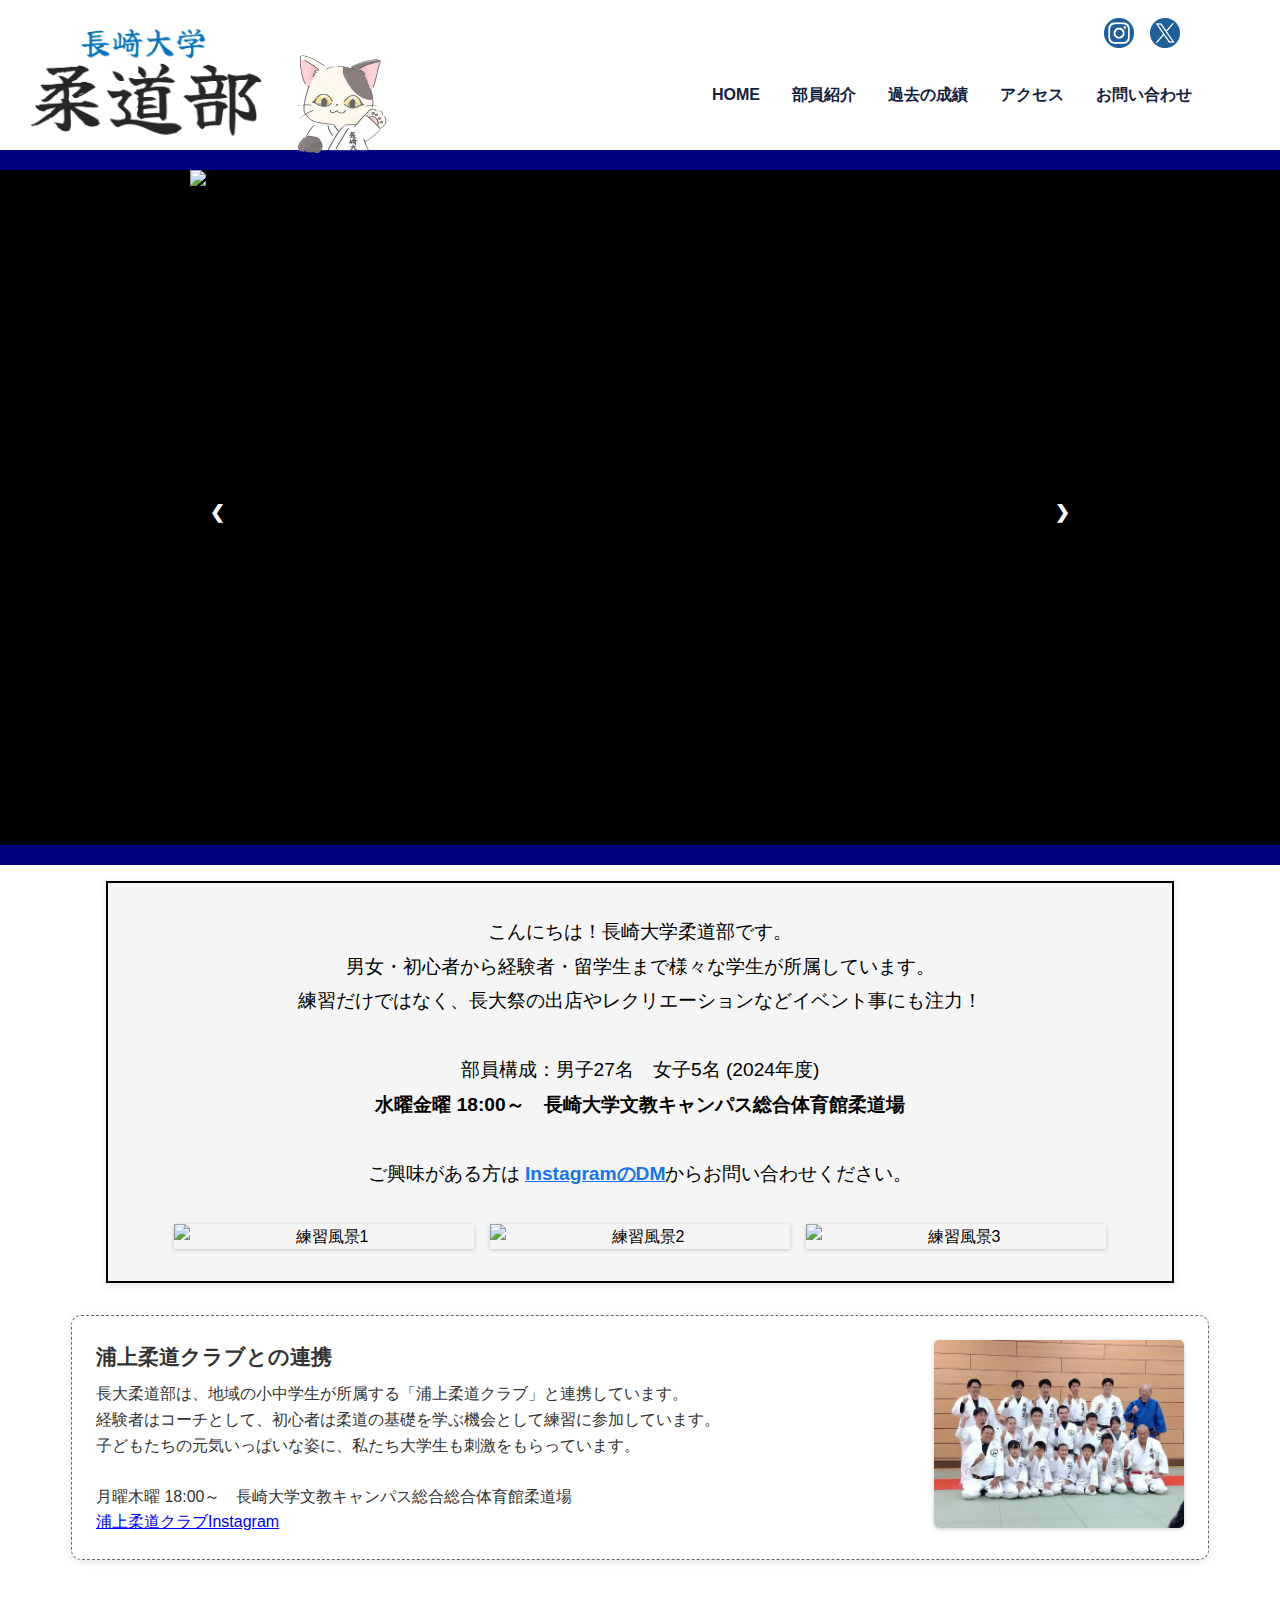
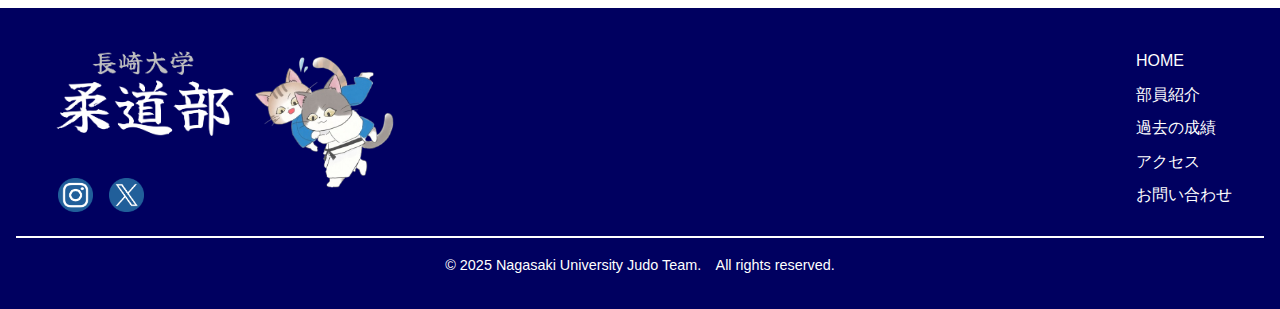
==== index.html @ 39dffc16 "Initial commit" ====
<!DOCTYPE html>
<html lang="ja">
<head>
    <meta charset="UTF-8">
    <meta name="viewport" content="width=device-width, initial-scale=1.0"><!--レスポンシブデザイン-->
    <title>長崎大学柔道部</title>
    <meta name="description" content="このホームページは、HTMLとCSS、Javascriptを使ったサンプルサイトです。基本的なHTMLタグ打ちの練習用として作成されました。">
    <link rel="stylesheet" href="style.css">
    <link rel="icon" href="img/cat.png" type="image/x-icon">

    <script src="auth.js" defer></script>
    <style>
        /* オーバーレイ用のスタイル（必要に応じてCSSファイル化してもOK） */
        #secretOverlay {
          position: fixed;    /* 画面に固定 */
          top: 0;
          left: 0;
          width: 100vw;
          height: 100vh;
          background: linear-gradient(to bottom right, #fff1f3, #ffd1dc);
          display: flex;     /* 中央寄せ用 */
          justify-content: center;
          align-items: center;
          z-index: 9999;     /* ページ上で一番上に重なるように */
        }
        #secretOverlay img {
          max-width: 100%;
          height: auto;
          cursor: pointer;   /* クリック可能とわかるようポインタに */
        }
      </style>
</head>
<body>
    <!-- ロゴとヘッダーメニュー -->
    <header>
        <div class="logo-container"> 
            <a href="index.html">
                <img src="img/N_judo_logo.png" alt="柔道のロゴ" class="judo-logo"> 
            </a>
            <img src="img/nagasaki_cat.png" alt="猫のロゴ" class="neko-logo">

        </div>
        <div class="header-right">
            <!-- アイコン用コンテナ -->
            <div class="social-icons">
                <a href="https://www.instagram.com/nagasaki_judo/?hl=ja" target="_blank" aria-label="Instagram">
                    <img src="img/Insta_logo.png" alt="Instagram" class="icon">
                </a>
                <a href="https://x.com/nujudoclub" target="_blank" aria-label="X">
                    <img src="img/X_logo.png" alt="X" class="icon">
                </a>
            </div>

            <button class="hamburger" id="hamburger">
                <span></span>
                <span></span>
                <span></span>
            </button>
            <nav>
                <ul id="menu">
                    <li><a href="index.html">HOME</a></li>
                    <li><a href="member.html">部員紹介</a></li>
                    <li><a href="result.html">過去の成績</a></li>
                    <li><a href="access.html">アクセス</a></li>
                    <li><a href="contact.html">お問い合わせ</a></li>
                </ul>
            </nav>
        </div>
    </header>
    
    <body_c>
        <!-- ヘッダー下の紺色ライン -->
        <hr class="blue-line">
        <div class="black-section">
            <div class="aspect-ratio-box">
                <!-- スライドショーコンテナ -->
                <div class="slideshow-container">
                    <!-- 各スライド(画像)を用意 -->
                    <div class="slide">
                        <img src="img/judoteam1.jpg" alt="team1">
                    </div>
                    <div class="slide">
                        <img src="img/judoteam2.jpg" alt="team2">
                    </div>
                    <div class="slide">
                        <img src="img/judoteam3.jpg" alt="team3">
                    </div>
                    <div class="slide">
                        <img src="img/judoteam4.jpg" alt="team4">
                    </div>
                    <div class="slide">
                        <img src="img/judoteam5.jpg" alt="team5">
                    </div>
                    <div class="slide">
                        <img src="img/judoteam6.jpg" alt="team6">
                    </div>
                    <div class="slide">
                        <img src="img/judoteam7.jpg" alt="team7">
                    </div>


                    <!-- 左右に◀ / ▶ボタン -->
                    <a class="prev" onclick="changeSlide(-1,true)">&#10094;</a>
                    <a class="next" onclick="changeSlide(1,true)">&#10095;</a>
                </div>
            </div>
        </div>
        <hr class="blue-line">
        
        <div class="contents">
            <div class="lead">
                <div class="N_judo">
                    <p>こんにちは！長崎大学柔道部です。
                        <br>男女・初心者から経験者・留学生まで様々な学生が所属しています。
                        <br>練習だけではなく、長大祭の出店やレクリエーションなどイベント事にも注力！
                        <br>
                        <br>部員構成：男子27名　女子5名 (2024年度)
                        <br><b>水曜金曜 18:00～　長崎大学文教キャンパス総合体育館柔道場</b>
                        <br>
                        <br>ご興味がある方は <a href="https://www.instagram.com/nagasaki_judo/" target="_blank" class="dm-link">InstagramのDM</a>からお問い合わせください。
                    </p>
                </div>
                <div class="N_judo-images">
                    <img src="img/practice1.jpg" alt="練習風景1">
                    <img src="img/practice2.jpg" alt="練習風景2">
                    <img src="img/practice3.jpg" alt="練習風景3">
                </div>

            </div>



            <div class="urakami">
                <div class="urakami-wrapper">
                    <!-- 左側のテキスト部分 -->
                    <div class="urakami-text">
                        <h3>浦上柔道クラブとの連携</h3>
                        <p>
                            長大柔道部は、地域の小中学生が所属する「浦上柔道クラブ」と連携しています。<br>
                            経験者はコーチとして、初心者は柔道の基礎を学ぶ機会として練習に参加しています。<br>
                            子どもたちの元気いっぱいな姿に、私たち大学生も刺激をもらっています。<br>
                            <br>
                            月曜木曜 18:00～　長崎大学文教キャンパス総合総合体育館柔道場<br>
                            <a href="https://www.instagram.com/urakami_judoclub/?locale=ja_JP" 
                                target="_blank" 
                                class="dm-link">
                                浦上柔道クラブInstagram
                            </a>
                        </p>
                    </div>
                    <div class="urakami-images">
                        <img src="img/urakami.jpg" alt="浦上柔道クラブ写真1">
                    </div>
                </div>
            </div>
        </div>

    </body_c>

    <footer>
        <div class="footer-container">
            <!-- 左カラム -->
            <div class="footer-left">
                <div class="footer-left-left">
                    <!-- 左上にロゴ -->
                    <div class="footer_logo">
                        <img src="img/judo_footerlogo.png" alt="フッター用柔道部ロゴ" class="judo_footerlogo">
                    </div>          
                    <!-- 左下にSNSアイコン -->
                    <div class="footer-icons">
                        <a href="https://www.instagram.com/nagasaki_judo/" target="_blank">
                            <img src="img/Insta_logo.png" alt="Instagram" />
                        </a>
                        <a href="https://x.com/nujudoclub" target="_blank">
                            <img src="img/X_logo.png" alt="X" />
                        </a>
                    </div>
                </div>
                <div class="footer-left-right">
                    <img src="img/judo_logo3.png" alt="猫のロゴ" class="neko-nage">
                </div>
            </div>

    
            <!-- 右カラム（リンク） -->
            <div class="footer-right">
                <ul class="footer-links">
                    <li><a href="index.html">HOME</a></li>
                    <li><a href="member.html">部員紹介</a></li>
                    <li><a href="result.html">過去の成績</a></li>
                    <li><a href="access.html">アクセス</a></li>
                    <li><a href="contact.html">お問い合わせ</a></li>
                </ul>
            </div>
        </div>
    
        <!-- 下部の区切り線 -->
        <hr class="footer-line">
        <!-- コピーライト等のメッセージ -->
        <p class="footer-end">
            © 2025 Nagasaki University Judo Team. &ensp; All rights reserved.
        </p>
    </footer>

        <!-- JavaScript -->
        <script src="main.js"></script>

    

</body>
    </html>
---- style.css ----
/* 全体のスタイル */
body {
    font-family: '游ゴシック', 'Yu Gothic', 'ヒラギノ角ゴ ProN', 'Hiragino Kaku Gothic ProN', Meiryo, sans-serif;
    line-height: 1.6;
    margin: 0;
    padding: 0;
}

/* ヘッダー */
header {
    background-color: #fff;
    color: #000;
    padding: 1rem 0;
    display: flex;
    justify-content: space-between;/* 左にロゴ、右に「アイコン+ナビコンテナ」 */
    align-items: center;
    padding: 0 0px;
    position: static;
    top: 0;
    left: 0;
    width: 100%;
    height: 150px;
    z-index: 1000; /* 他の要素の上に表示するため */
}

/* ロゴコンテナ */
.logo-container {
    height: 103.5%;
    display: flex;
    align-items: flex-end; 
    
}
.judo-logo {
    max-height: 130px; 
    margin-right: 0px;
    margin-left: 20px; 
}
.neko-logo {
    max-height: 110px; 
}


.header-right {
    display: flex;
    flex-direction: column; /* SNSアイコンとナビを上下に並べる */
    align-items: flex-end;  /* 右寄せ */
    margin-right: 80px;     /* お好みで余白を調整 */
}



/* アイコン用コンテナ */
.social-icons {
    display: flex;
    justify-content: flex-end; 
    gap: 1rem; 
    margin-bottom: 10px; /* ナビゲーションとの隙間 */
    margin-right: 20px;
}
.social-icons a {
    display: inline-block;
    width: 30px; /* アイコンの幅 */
    height: 30px; /* アイコンの高さ */
}

.social-icons img {
    width: 100%; /* アイコン画像を親要素にフィット */
    height: auto;
    transition: transform 0.3s ease; /* ホバー時のアニメーション */
}

.social-icons a:hover img {
    transform: scale(1.2); /* ホバー時に拡大 */
}


header nav ul {
    list-style: none; /* リストの「・」を消す */
    display: flex;    /* 子要素（<li>）を横並びにする */
    gap: 1rem;       /* 子要素の間隔を1rem（約16px）空ける */
    font-family: 'Meiryo', sans-serif; /* フォントを変更,sans-serifはArialがない場合に使用する */
    font-weight: bold;               /* 太字にする（任意） */
   
}

header nav ul li a {
    display: block;            /* 行全体をリンクにする */
    text-align: center;        /* テキストを中央寄せ */
    position: relative; /* 擬似要素を絶対位置で配置するため */
    color: #112240	;                   /* 通常時の文字色 */
    text-decoration: none;   /* リンクの下線を消す */
    padding: 0.5rem;         /* リンク周囲にクリック可能な余白を追加 */
    transition: color 0.3s ease; /* 文字色の変化をなめらかに */
    border: none;    /* 行を囲む枠線 */
}



/* 擬似要素でラインを作成 */
header nav ul li a::after {
    content: ''; /* 擬似要素の内容を空に */
    position: absolute;
    bottom: 0; /* テキストの下に配置 */
    left: 50%; /* ラインを中央からスタート */
    transform: translateX(-50%) scaleX(0); /* 初期状態では幅0 */
    transform-origin: center; /* 中央を起点に拡大 */
    width: 100%; /* ラインの最大幅 */
    height: 5px; /* ラインの高さ */
    background-color: #40e0d0; /* ラインの色 */
    transition: transform 0.3s ease; /* 拡大アニメーション */
}
header nav ul li a:hover::after {
    transform: translateX(-50%) scaleX(1); /* 幅を100%に拡大 */
}


/* ハンバーガーメニューのスタイル */
.hamburger {
    font-size: 0;
    position: absolute; /* 絶対位置で配置 */
    top: 5px; /* ヘッダーの上からの距離を調整 */
    right: 10px; /* 右端からの距離を調整 */
    width: 65px;
    height: 65px;
    display: none; /* デフォルトでは非表示 */
    cursor: pointer;
    border: none;
    background: none;
}

.hamburger span {
    display: block;
    width: 65%;
    height: 2px;
    background-color: #000;
    margin: 10px auto; /* 線の間隔を広げる、中央揃え */
    transition: all 0.3s ease;
}


/* モバイル表示 */
@media (max-width: 768px) {
    /* ヘッダーの高さを80pxに変更 */
    header {
        height: 80px;
    }

    .judo-logo {
        max-height: 70px; 
        margin-right: 0px;
        margin-left: 0px; 
    }
    .neko-logo {
        max-height: 55px; 
    }

    
    /* 通常のメニューを非表示にする */
    header nav ul {
        display: none;
        flex-direction: column;
        position: absolute;
        right: 0;
        gap: 0;
        background-color: #f5f5f5;
        width: 100%;
        z-index: 20; /* スライドより前に出すため */
        margin: 0px;
        top: 80px;
    }

    /* モバイル時のnavリンクに黒線を付ける */
    header nav ul li a {
        position: static;             /* 擬似要素を使わないようにする */
        border: none;                 /* デスクトップ時のborderを無効化 */
        border-bottom: 1px solid #000;/* 1px黒線を下に表示 */
        padding: 1rem;                /* お好みで調整 */
    }

    /* メニューが表示される場合のスタイル */
    header nav ul.active {
        display: flex;
    }

    header nav ul li a::after {
        content: none; /* もしくは display: none; */
    }

    
    header nav ul li a:hover {
        color: #c00;               /* テキスト色を赤にする例 */
        background-color: #dcdcdc; /* 背景色を薄いグレーに */
    }
    header nav ul li a:hover::after {
        transform: translateX(-50%) scaleX(1); /* 幅を100%に拡大 */
    }


    /* ハンバーガーメニューをモバイル時に表示する */
    .hamburger {
        display: block;
    }
}

/* ----- 紺色2pxライン ----- */
hr.blue-line {
    border: none;            /* デフォルトの線を消す */
    height: 20px;             /* 太さ2px */
    background-color: navy;  /* 紺色 */
    margin: 0;               /* 余白調整 */
}

/* ----- スライドショー関連 ----- */


.black-section {
    background-color: #000;  /* 黒背景 */
}

.aspect-ratio-box {
    background-color: #000;  /* 黒背景 */
    position: relative;
    max-width: 900px;
    width: 100%;
    /* 例えば16:9の比率にしたい場合は高さを 3/4=56.25% */
    margin: 0 auto;     /* 中央揃え */
    padding-top: 75%;
    @media screen and (min-width: 900px) {
        padding-top: 675px;   /* 900px × 0.75 = 675px で固定 */
      }
    }
  
  .slideshow-container {
    position: absolute;
    top: 0;
    left: 0;
    right: 0; 
    bottom: 0;
    overflow: hidden;
  }

.slide {
    position: absolute;
    top: 0;
    left: 0;
    width: 100%;
    /* 画像の初期状態は見えないようにしておく */
    opacity: 0;
    transition: opacity 2s ease; /* 2秒かけてフェード */
  }
  
  /* "active" なスライドだけフェードイン（opacity:1） */
  .slide.active {
    opacity: 1;
    z-index: 2; /* 前面に表示 */
  }

/* 画像は幅100%にして、レスポンシブに対応する */
.slide img {
    display: block; /* inline要素の余白を回避するため */
    margin: 0;
    padding: 0;
    width: 100%;
    height: auto;
}


/* 左右のナビボタン */
.prev, .next {
    cursor: pointer;
    position: absolute;
    top: 50%; /* 上下位置を中央に */
    width: auto;
    margin-top: -20px; /* ボタンの高さの半分だけ上にずらして中央揃え */
    padding: 10px;
    color: white;
    font-weight: bold;
    font-size: 18px;
    border-radius: 0 3px 3px 0;
    user-select: none; /* テキストの選択を無効化 */
    transition: 0.5s;
    background-color: rgba(0, 0, 0, 0.4); /* 半透明の背景色 */
    z-index: 10; /* 画像より上に表示 */
}

/* それぞれ左右どちらに配置するか */
.prev {
    left: 10px;
    border-radius: 3px 0 0 3px; /* 左側だけ角を丸める */
}
.next {
    right: 10px;
    border-radius: 0 3px 3px 0; /* 右側だけ角を丸める */
}

/* ホバー時に色を少し変える */
.prev:hover, .next:hover {
    background-color: rgba(0, 0, 0, 0.8);
}

/* モバイル対応でボタンと画像のサイズを調整したい場合の例 */
@media (max-width: 768px) {
    .prev, .next {
        font-size: 14px;
        padding: 8px;
    }
}


/* 「contents」全体のレイアウト調整 */
.contents {
    display: flex;
    flex-direction: column; 
    align-items: center; /* 中央寄せ */
    margin: 1rem 0;
}

/* 「lead」クラスに背景色のついたボックスを作成 */
/* lead全体のボックス */
.lead {
    background-color: #f5f5f5;  /* 薄いグレー背景 */
    border: 2px solid #000;
    box-shadow: 0 2px 8px rgba(0, 0, 0, 0.1);
    width: 80%;
    max-width: 1000px;
    padding: 2rem;
    text-align: center;
    margin-bottom: 2rem; /* 下に要素が続くなら全体の余白を追加 */
}

/* テキスト部分（.N_judo）との区切りを少し空ける */
.N_judo {
    margin-bottom: 2rem; /* テキストブロックの下に余白を作る */
}

/* テキストの見やすさ */
.N_judo p {
    margin: 0;              /* 余白リセット */
    font-size: 1.2rem;      /* 文字サイズ */
    line-height: 1.8;       /* 行間 */
    color: #000;            /* 文字色 */
}

/* DMリンク（.dm-link）の既存スタイル */
.lead a.dm-link {
    color: #1a73e8;
    text-decoration: underline;
    font-weight: bold;
}

/* 画像部分（.N_judo-images）を横並びに */
.N_judo-images {
    display: flex;          /* フレックスコンテナ */
    justify-content: center;/* 水平中央揃え */
    gap: 1rem;              /* 画像間の余白 */
    flex-wrap: wrap;        /* 画面が狭い時は折り返し */
}

/* 各画像の基本設定 */
.N_judo-images img {
    width: 30%;             /* 3枚並べる想定: 横幅を30%ほど */
    max-width: 350px;       /* 大きすぎないよう制限 */
    height: auto;
    box-shadow: 0 1px 4px rgba(0,0,0,0.2);
}

@media (max-width: 768px) {
    .N_judo-images img {
        width: 45%;
        max-width: none; /* 必要に応じて外す */
    }
}
@media (max-width: 480px) {
    .N_judo-images img {
        width: 80%;
        margin: 0 auto;
    }
}


.urakami {
    /* 全体を囲むボックス */
    width: 85%;
    max-width: 1200px; /* お好みで調整 */
    margin-bottom: 2rem;
    background-color: #fff; /* 上の .lead とは別の薄色 */
    border: 1.5px dashed #666;   /* デザインを変える: dashedなど */
    border-radius: 10px;
    box-shadow: 0 2px 8px rgba(0,0,0,0.1);
    padding: 1.5rem;
}

.urakami-wrapper {
    /* テキストと画像を横並びにする */
    display: flex;
    gap: 1rem;
    align-items: flex-start; /* テキストと画像の上揃え */
    justify-content: space-between;
}

/* テキストを左側に配置 */
.urakami-text {
    flex: 1;             /* 幅をできるだけ広げる */
    margin-right: 1rem;
}

.urakami-text h3 {
    margin-top: 0;       /* h3上の余白をなくす */
    color: #333;
    font-size: 1.3rem;
    margin-bottom: 0.5rem; 
}

.urakami-text p {
    line-height: 1.6;
    margin: 0;           /* pのデフォルト余白リセット */
    color: #333;
    font-size: 1rem;
}

/* 画像を右側に2枚並べる(縦に) */
.urakami-images {
    display: flex;
    gap: 1rem;             /* 画像の間の余白 */
    max-width: 250px;      /* 画像領域の最大幅 */
}

/* 画像のスタイル */
.urakami-images img {
    width: 100%;          /* 親要素に合わせる */
    height: auto;
    object-fit: cover;    /* お好みで調整 */
    border-radius: 5px;
    box-shadow: 0 1px 4px rgba(0,0,0,0.2);
}

/* =========================================
   3. レスポンシブ対応
   768px以下の時、縦並びに切り替え
========================================= */
@media (max-width: 768px) {
    .urakami-wrapper {
        flex-direction: column;   /* 全て縦並び */
        align-items: center;
    }

    .urakami-images {
        max-width: 100%;         /* 画像横幅を確保 */
        flex-direction: row;     /* スマホ時には横並びにするなども可 */
        flex-wrap: wrap;         /* 行が足りなくなったら折り返す */
        justify-content: center;
    }

    .urakami-images img {
        max-width: 50%; /* 2枚横並びなら幅を調整 */
    }
}

/* フッター全体 */
footer {
    background-color: #000060;  /* ネイビー */
    color: #fff;               /* テキストは白 */
    padding: 2rem 1rem;        /* 上下左右の余白 */
    font-size: 1rem;
    text-align: center;        /* フッター終端の文言などは中央揃え */
    font-family: 'Meiryo', sans-serif; /* フォントを変更 */
}

/* フッター内部コンテナ */
.footer-container {
    display: flex;
    max-width: 1500px;       /* 横幅の最大制限 */
    margin: 0 auto;          /* 中央寄せ */
    padding: 0 2rem 0 2rem;         /* 左右の余白（寄せすぎ防止） */
    justify-content: space-between; /* 左右に分かれて配置 */
    align-items: flex-start;        /* 上揃え */
}

.judo_footerlogo {
    max-height: 100px; 
    margin-bottom: 30px;
}



/* 左カラム全体を横並びに */
.footer-left {
    display: flex;         /* 横並びにする */
    flex-direction: row;
    align-items: flex-start;  /* 上揃え or center にしたいなら調整 */
}
  
  /* 柔道ロゴ＋SNSアイコンの縦配置 */
  .footer-left-left {
    display: flex;
    flex-direction: column; 
    justify-content: space-between; 
    text-align: left;  /* ロゴやアイコンを左寄せ */
    min-height: 150px; /* SNSアイコンが下に来るよう高さを確保 */
}
  
  /* 猫投げロゴだけを右に置く */
  .footer-left-right {
    display: flex; 
    align-items: flex-end;  /* ロゴの高さに合わせて下寄せしたいなら工夫 */
}

  .neko-nage{
    max-height: 170px;
}

/* 縦並びのリンク */
.footer-links {
    flex-direction: column;
    list-style: none;        /* リストの丸を消す */
    margin: 0;
    text-align: left;        /* リンクを左寄せ(お好みで) */
}




/* 各リンク */
.footer-links li {
    margin: 0.5rem 0;        /* リンクの上下余白 */
}

/* aタグのデザイン */
.footer-links a {
    color: #fff;             /* 白文字 */
    text-decoration: none;   /* 下線を消す */
    transition: opacity 0.3s ease;
}

.footer-links a:hover {
    opacity: 0.7;            /* ホバー時に少し透明に */
}

/* SNSアイコン */
.footer-icons {
    display: flex;
    flex-direction: row;    /* 横並び */
    gap: 1rem;
    margin-top: auto;       /* 上の要素から余ったスペースを使い、アイコンを下寄せ */
    margin-left: 10px;
}

.footer-icons a img {
    width: 35px;             /* アイコンのサイズ */
    height: auto;
    transition: transform 0.3s ease;
}

.footer-icons a:hover img {
    transform: scale(1.2);   /* ホバー時に拡大 */
}

/* 下部の区切り線 */
.footer-line {
    border: none;            /* デフォルト線を消し、独自背景を使う */
    height: 2px;             /* 太さ */
    background-color: #fff;  /* 白色の線 */
    margin: 1rem auto;       /* 上下に余白を作りつつ中央 */
}

/* コピーライト文言 */
.footer-end {
    margin: 0;               /* 余白リセット(お好みで調整) */
    font-size: 0.9rem;
    margin-top: 1rem;        /* 線との隙間 */
}

/* --- レスポンシブ対応 --- */
@media (max-width: 768px) {
    .footer-container {
        flex-direction: column;  /* スマホ等では縦並び */
        align-items: center;
        padding: 0 2rem;        /* 画面幅が狭い時用に余白を調整 */
    }

    /* 左カラムと右カラムを上下に配置 */
    .footer-left, .footer-right {
        text-align: center;
        margin-bottom: 1rem;
    }
    .img.neko-logo{
        height: 100px;
        /* ここは猫のイラストができたら変える */
    }
    
    .footer-icons {
        margin-top: 1rem;
        justify-content: center;
    }
}


.ac_contents{
    padding: 0 10px;
}


.access-title h2 {
    margin: 20px auto; /* 上下に20pxの余白、中央寄せ */
    padding-left: 20px; /* 左に20pxの内側余白を追加 */
    text-align: left; /* テキストを左揃え */
}

.map-wrapper {
    position: relative;
    width: 85%;
    margin: 50px auto;
    padding: 10px;
    border: 1px solid #ccc;           /* 枠線 */
    box-shadow: 0 4px 8px rgba(0, 0, 0, 0.1); /* 影 */
    border-radius: 8px;              /* 角を丸く */
    background-color: #fff;          /* 背景色を白に */
    overflow: hidden;                /* 子要素がはみ出さないようにする */
}

  /* アスペクト比を調整するための内部コンテナ */
  .map-frame {
    position: relative;
    width: 100%;
    padding-top: 56.25%; /* 16:9のアスペクト比を確保したい場合 */
}

  .map-frame iframe {
    position: absolute;
    top: 0;
    left: 0;
    width: 100%;
    height: 100%;
    border: 0; /* 枠線を消す場合 */
}
  
.contact-notice {
    margin: 20px auto;
    max-width: 600px;
    font-size: 1rem;
    line-height: 1.6;
}
.contact-notice .dm-link {
    color: #0047ab;  /* リンク色をブルー系に */
    text-decoration: underline;
}

.contact-form-section {
    margin: 40px auto;
    padding: 0px 10px;
    max-width: 600px;
    text-align: left;
}
.contact-form-section h2 {
    font-size: 1.4rem;
    margin-bottom: 20px;
}

.contact-form {
    display: flex;
    flex-direction: column;
    gap: 20px; /* 各フォーム要素の間隔 */
}

.form-group {
    display: flex;
    flex-direction: column;
}

.form-group label {
    margin-bottom: 8px;
    font-weight: bold;
}

.form-group input[type="email"],
.form-group textarea {
    border: 1px solid #000; /* 黒枠線 */
    padding: 8px 10px;
    border-radius: 4px;
    font-size: 1rem;
    font-family: inherit;
    outline: none;
    width: 100%;
    box-sizing: border-box;
}

.form-group input[type="email"]:focus,
.form-group textarea:focus {
    border: 1px solid #0047ab; /* フォーカス時の枠線色を変える */
}

.submit-button {
    background-color: #1e90ff;
    color: #fff;
    border: none;
    padding: 12px 20px;
    border-radius: 4px;
    cursor: pointer;
    font-size: 1rem;
    transition: background-color 0.3s ease;
}

.submit-button:hover {
    background-color: #003a91; /* ボタンホバー時の色変化 */
}



.member_contents {
    max-width: 750px; 
    margin: 0 auto;
    text-align: center;
}


.year-heading {
display: flex;          /* flexレイアウト */
align-items: center;    /* 縦方向中央寄せ */
justify-content: center;/* 横方向中央寄せ(テキストのある部分だけ拡がる) */
margin: 10px 0;
font-weight: bold;
font-size: 1.2rem;
}

/* 左右の線を疑似要素として作るのではなく、before/after でflex-itemにする */
.year-heading::before,
.year-heading::after {
content: "";
flex: 1;               /* 残りスペースをすべて埋める */
height: 3px;
background: #000;   /* 線色 */
margin: 0 10px;    
}



.member-wrapper {
  display: flex;
  margin: 30px 0;
}
.member-img {
  flex: 0 0 auto;
  width: 200px; /* 写真の表示サイズ */
  margin-left: 35px;
  margin-right: 20px;
}
.member-img img {
  width: 100%;
  height: auto;
  object-fit: cover;
}
.member-info {
  flex: 1;
  padding-top: 20px;
}

/* ▼ トップへ戻るボタン (CSS) ▼ */
.back-to-top {
    position: fixed;       /* 画面に固定表示 */
    bottom: 40px;          /* 画面下からの距離 */
    right: 40px;           /* 画面右からの距離 */
    display: none;         /* 初期状態は非表示 */
    width: 50px;           /* アイコンサイズ */
    height: 50px;          /* アイコンサイズ */
    cursor: pointer;       /* カーソルをポインタに */
    z-index: 9999;         /* 前面にくるように値を大きくする */
    /* 背景色や余白などお好みで */
}
  .back-to-top img {
    width: 100%;
    height: auto;
}

.comment-line {
  border-top: 2px solid #ccc;
  margin-top: 50px;
  margin-bottom: 10px;
  margin-left: auto;
  margin-right: auto;
  width: 80%;
}

@media (max-width: 600px) {
    .member-img {
        flex: 0 0 auto;
        width: 160px; /* 写真の表示サイズ */
        margin-left: 8px;
        margin-right: 8px;
    }
    .comment-line {
        margin-top: 10px;
    }
}





/* 大会結果用セクション・・・・・・・・・・・・・ */
.tournament-result {
    max-width: 950px;        /* 幅が広い場合の最大幅 */
    width: calc(100% - 20px);
    box-sizing: border-box;  /* paddingを含めて幅計算 */
    margin: 2rem auto;       /* 上下2rem、左右autoで中央寄せ */
    padding: 1rem 12px;      /* 1remの上下余白 + 左右10pxの余白 */
    border: 2.5px solid #000;  /* 黒枠 */
  }
  
  /* タイトル */
  .tournament-result h2 {
    font-size: 1.4rem;    /* お好みで調整 */
    margin-top: 0.5rem;
    margin-bottom: 0.5rem;
  }
  
  /* 日付・会場をやや小さめに */
  .tournament-result .date-venue {
    text-decoration:underline;
  }
  
  /* 画像を並べるコンテナ */
  .result-images {
    /* PCなど横幅が十分にある場合は2×2のグリッドに */
    display: grid;
    grid-template-columns: repeat(2, 1fr); /* 2列 */
    gap: 1rem;                             /* 写真の間隔 */
    justify-items: center;                 /* 画像を中央寄せ */
    margin-top: 1.5rem;
  }
  
  /* 画像自体を幅450pxに固定 */
  .result-images img {
    width: 450px;
    height: auto;
    display: block; /* 余計な隙間対策 */
  }
  
.result-images2{
    display: grid;
    grid-template-columns: repeat(2, 1fr); /* 2列にする */
    gap: 1rem;                             /* 写真の間隔 */
    justify-items: center;                 /* 画像を中央寄せ */
    margin-top: 1.5rem;
 }
.result-images2 img{
    max-height: 330px;
}


  /* レスポンシブ対応
     スマホなど幅が狭い環境では4枚横並び（幅450px × 4 = 1800px）を実現し、
     画面が狭い場合は横スクロールで見る形に */
  @media screen and (max-width: 768px) {
    .result-images {
      /* グリッドをやめて横1列に並べる */
      display: flex;
      flex-wrap: nowrap;       /* 折り返さない */
      overflow-x: auto;        /* はみ出た場合は横スクロール */
      gap: 1rem;
      /* paddingやmarginを調整したい場合はここで指定 */
    }
    .result-images img {
      /* 画像幅450pxをキープ */
      flex: 0 0 auto;   /* 縮小されないように幅を固定する */
    }

    .result-images2 {
        /* グリッドをやめて横1列に並べる */
        display: flex;
        flex-wrap: nowrap;       /* 折り返さない */
        overflow-x: auto;        /* はみ出た場合は横スクロール */
        gap: 1rem;
        /* paddingやmarginを調整したい場合はここで指定 */
      }
      .result-images2 img {
        /* 画像幅450pxをキープ */
        flex: 0 0 auto;   /* 縮小されないように幅を固定する */
      }
  }
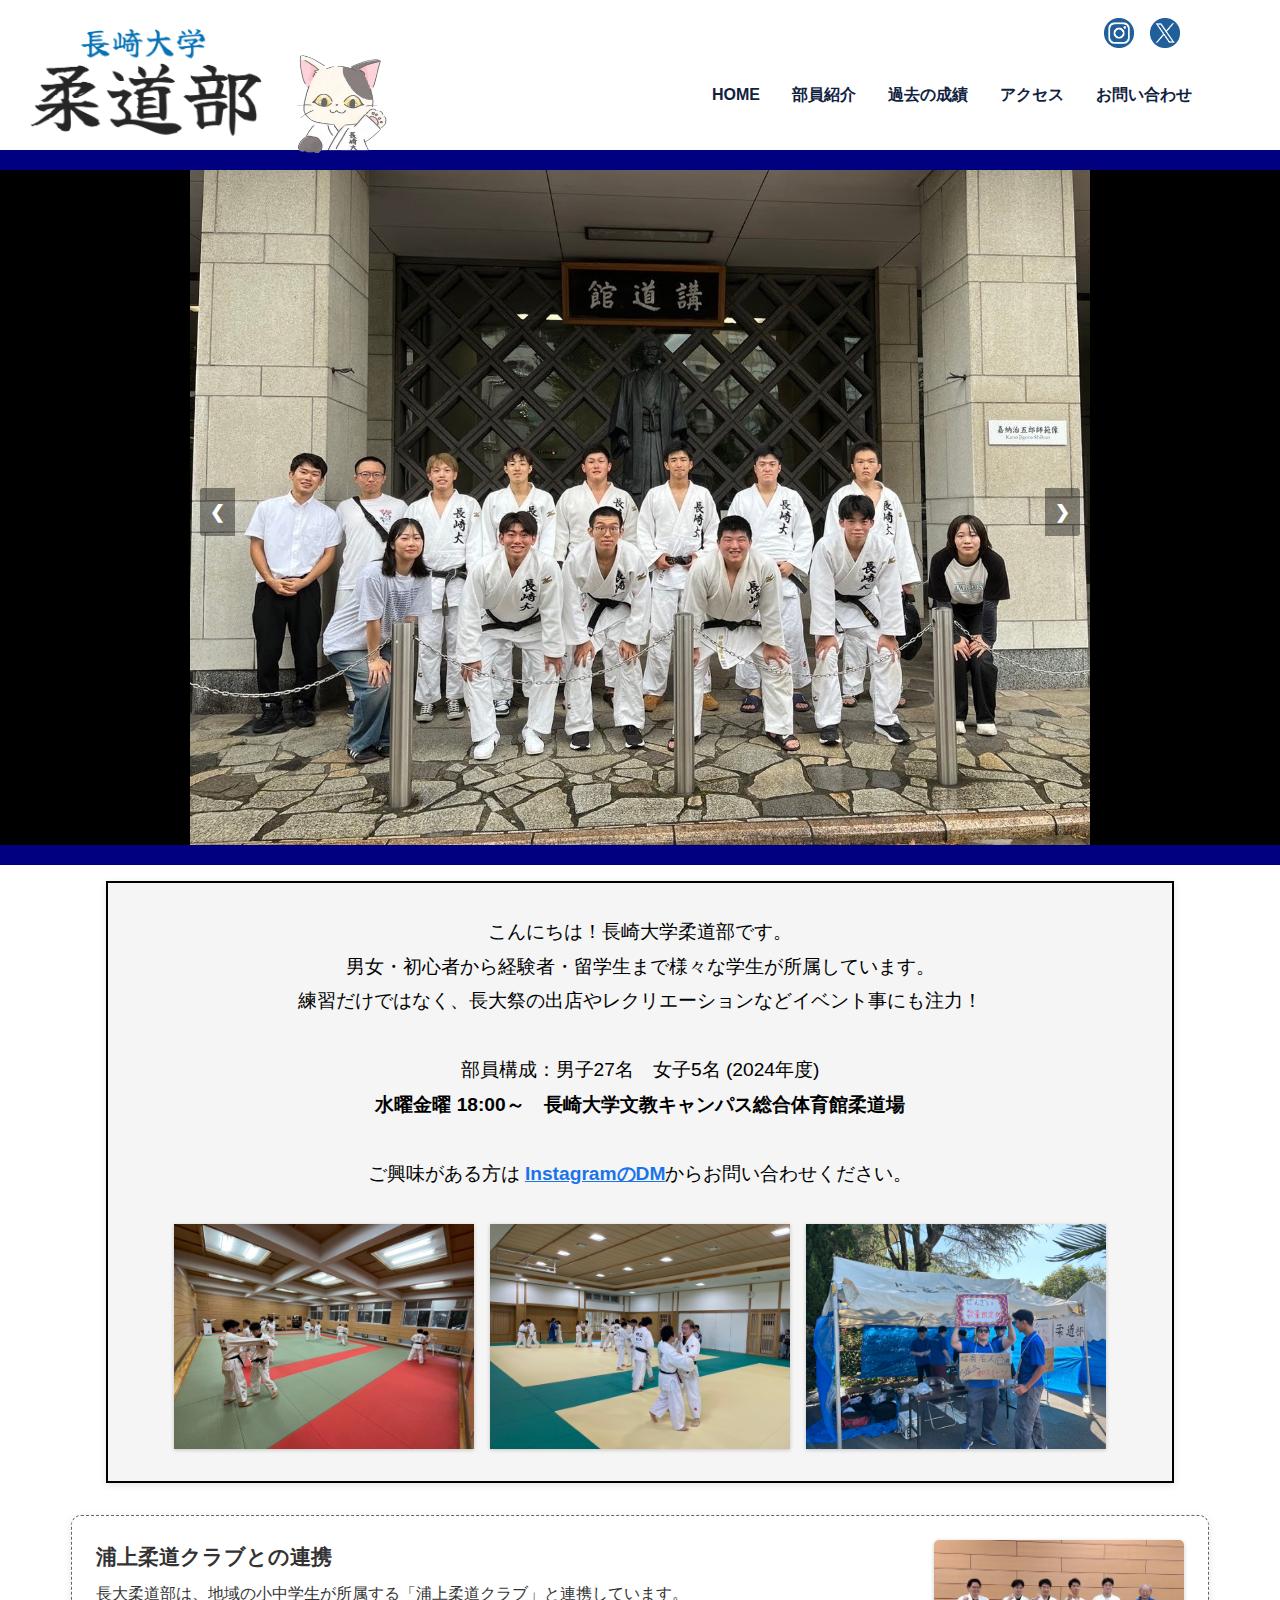
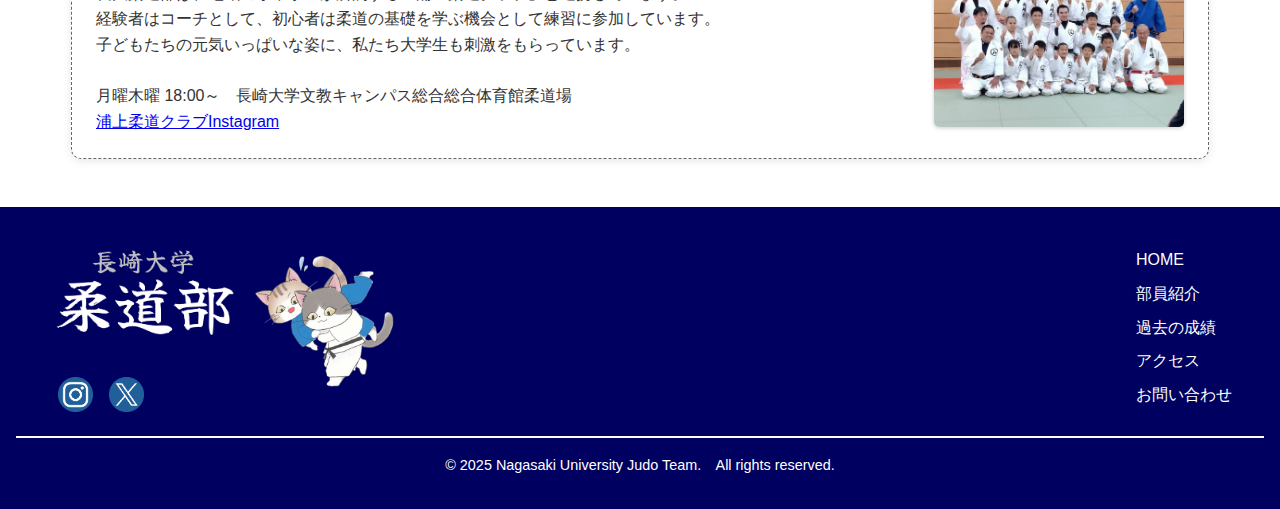
==== commit e5bd4e4d: "sumahoensyutu" ====
--- a/index.html
+++ b/index.html
@@ -4,7 +4,7 @@
     <meta charset="UTF-8">
     <meta name="viewport" content="width=device-width, initial-scale=1.0"><!--レスポンシブデザイン-->
     <title>長崎大学柔道部</title>
-    <meta name="description" content="このホームページは、HTMLとCSS、Javascriptを使ったサンプルサイトです。基本的なHTMLタグ打ちの練習用として作成されました。">
+    <meta name="description" content="長崎大学柔道部ホームページ">
     <link rel="stylesheet" href="style.css">
     <link rel="icon" href="img/cat.png" type="image/x-icon">
 
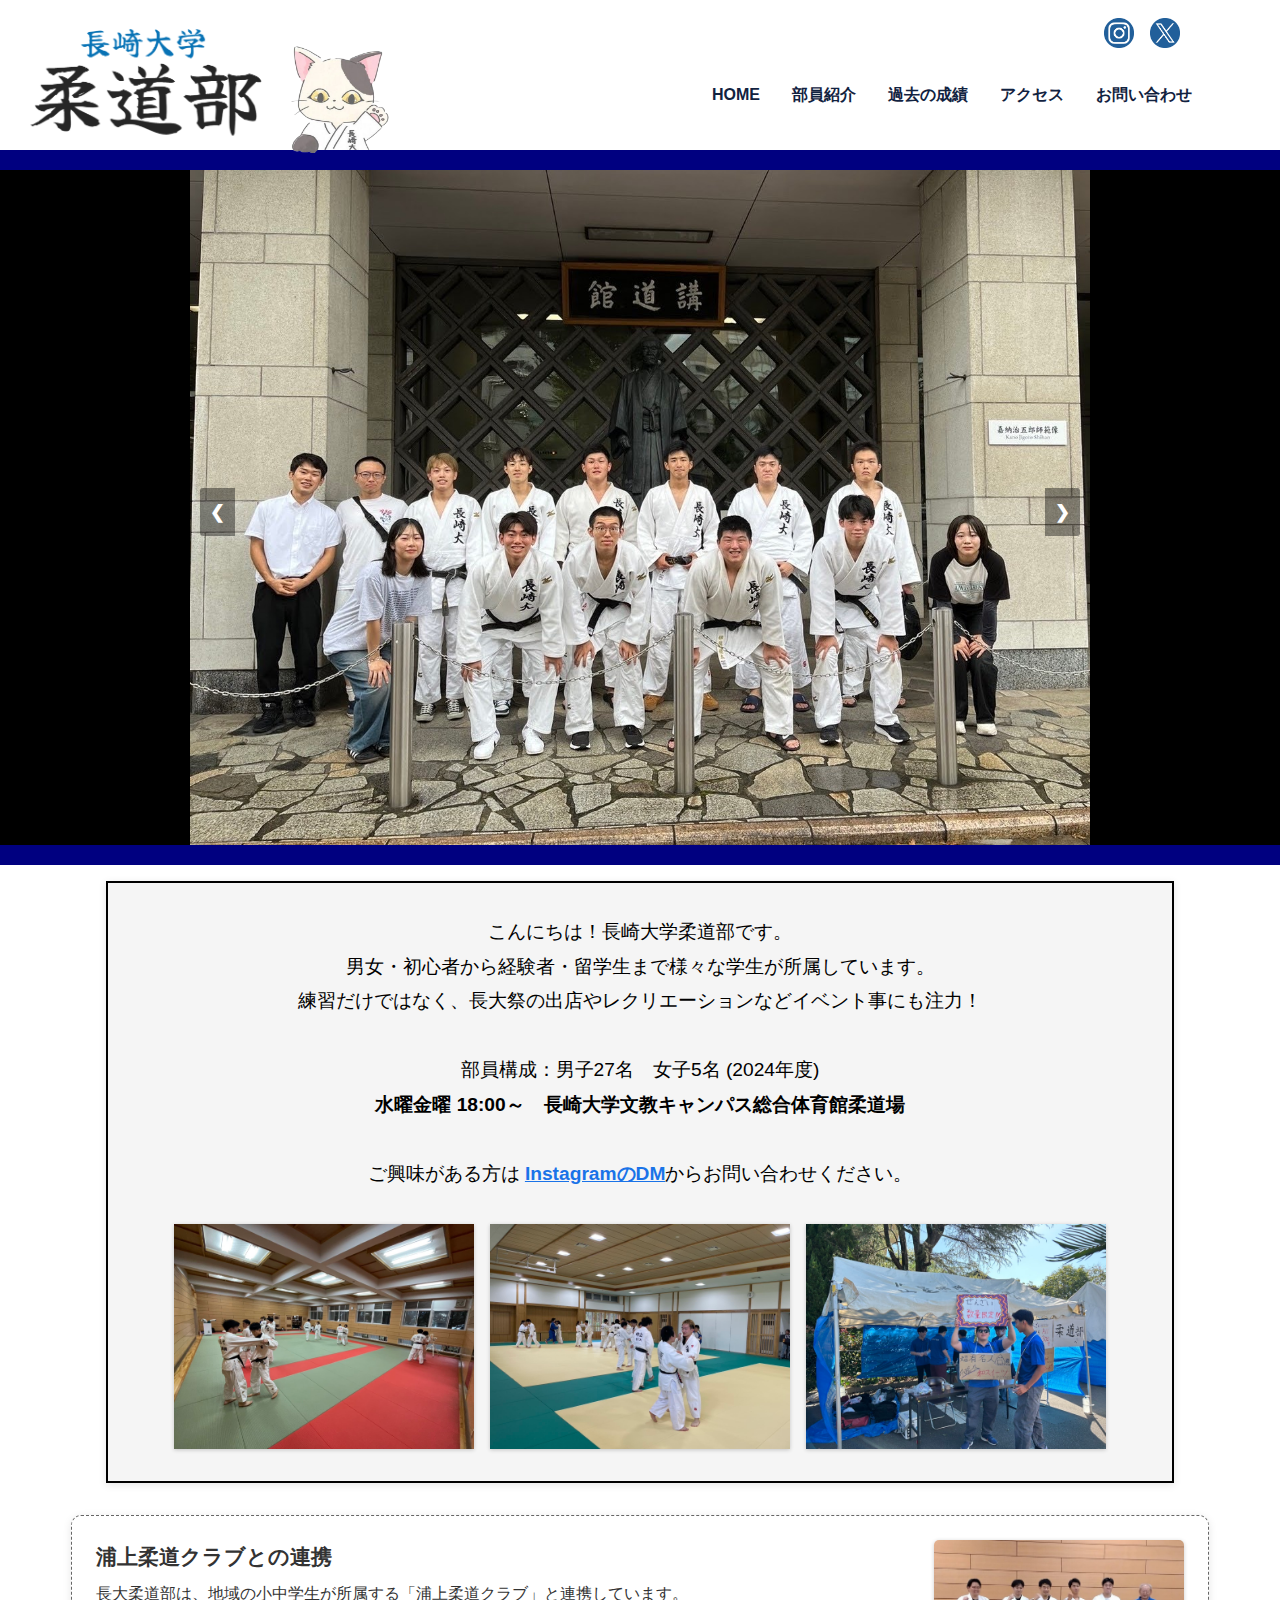
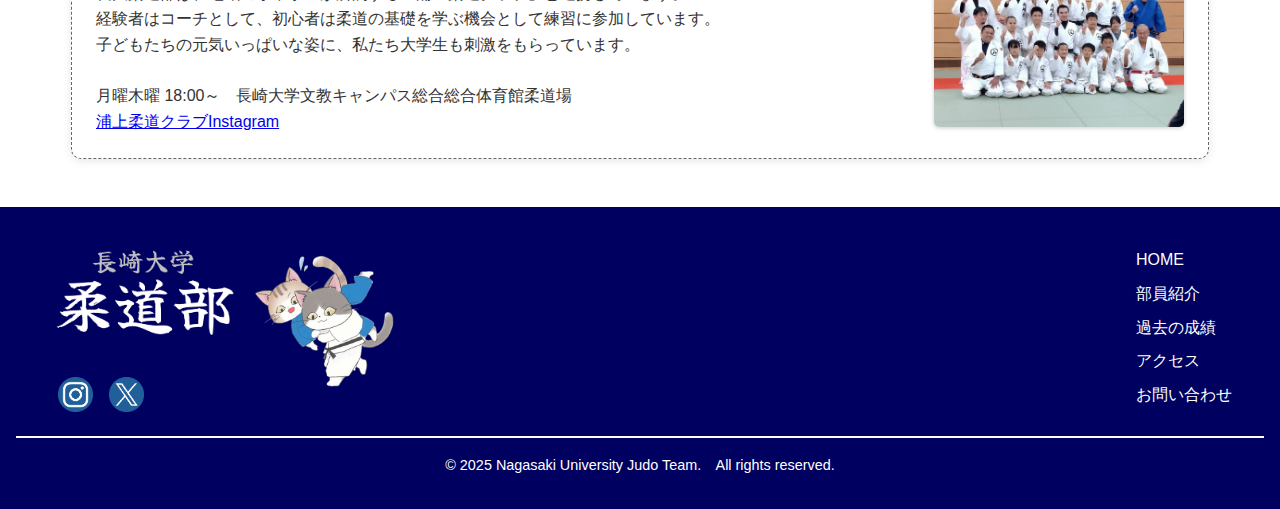
==== commit ccee3746: "kensaku-joui" ====
--- a/index.html
+++ b/index.html
@@ -1,15 +1,25 @@
 <!DOCTYPE html>
 <html lang="ja">
 <head>
+    <meta name="google-site-verification" content="8zNkS1pOnz04zZLtaQ9f7q6fJZ0gSd-U3uBN08MI9Oo" />
     <meta charset="UTF-8">
     <meta name="viewport" content="width=device-width, initial-scale=1.0"><!--レスポンシブデザイン-->
-    <title>長崎大学柔道部</title>
-    <meta name="description" content="長崎大学柔道部ホームページ">
+    <title>長崎大学柔道部　ホームページ　</title>
+    <meta name="description" content="長崎大学柔道部の公式サイト。新入生・初心者・経験者歓迎！部活・サークル選びで迷ったら柔道部へ。文教キャンパス・坂本キャンパスで活動中。見学・体験入部受付中！試合実績やイベント情報も掲載。">
     <link rel="stylesheet" href="style.css">
-    <link rel="icon" href="img/cat.png" type="image/x-icon">
-
-    <script src="auth.js" defer></script>
-    <style>
+    <link rel="icon" href="img/icon-cat.png" type="image/icon">
+
+        <script async src="https://www.googletagmanager.com/gtag/js?id=G-2GG1ZT0HK1"></script>
+        <script>
+        window.dataLayer = window.dataLayer || [];
+        function gtag(){dataLayer.push(arguments);}
+        gtag('js', new Date());
+        gtag('config', 'G-2GG1ZT0HK1');
+        </script>
+
+
+        <script src="auth.js" defer></script>
+        <style>
         /* オーバーレイ用のスタイル（必要に応じてCSSファイル化してもOK） */
         #secretOverlay {
           position: fixed;    /* 画面に固定 */
--- a/style.css
+++ b/style.css
@@ -146,12 +146,13 @@
     }
 
     .judo-logo {
-        max-height: 70px; 
+        max-height: 74px; 
         margin-right: 0px;
         margin-left: 0px; 
     }
     .neko-logo {
-        max-height: 55px; 
+        max-height: 60px;
+        margin-left: -6px;
     }
 
     
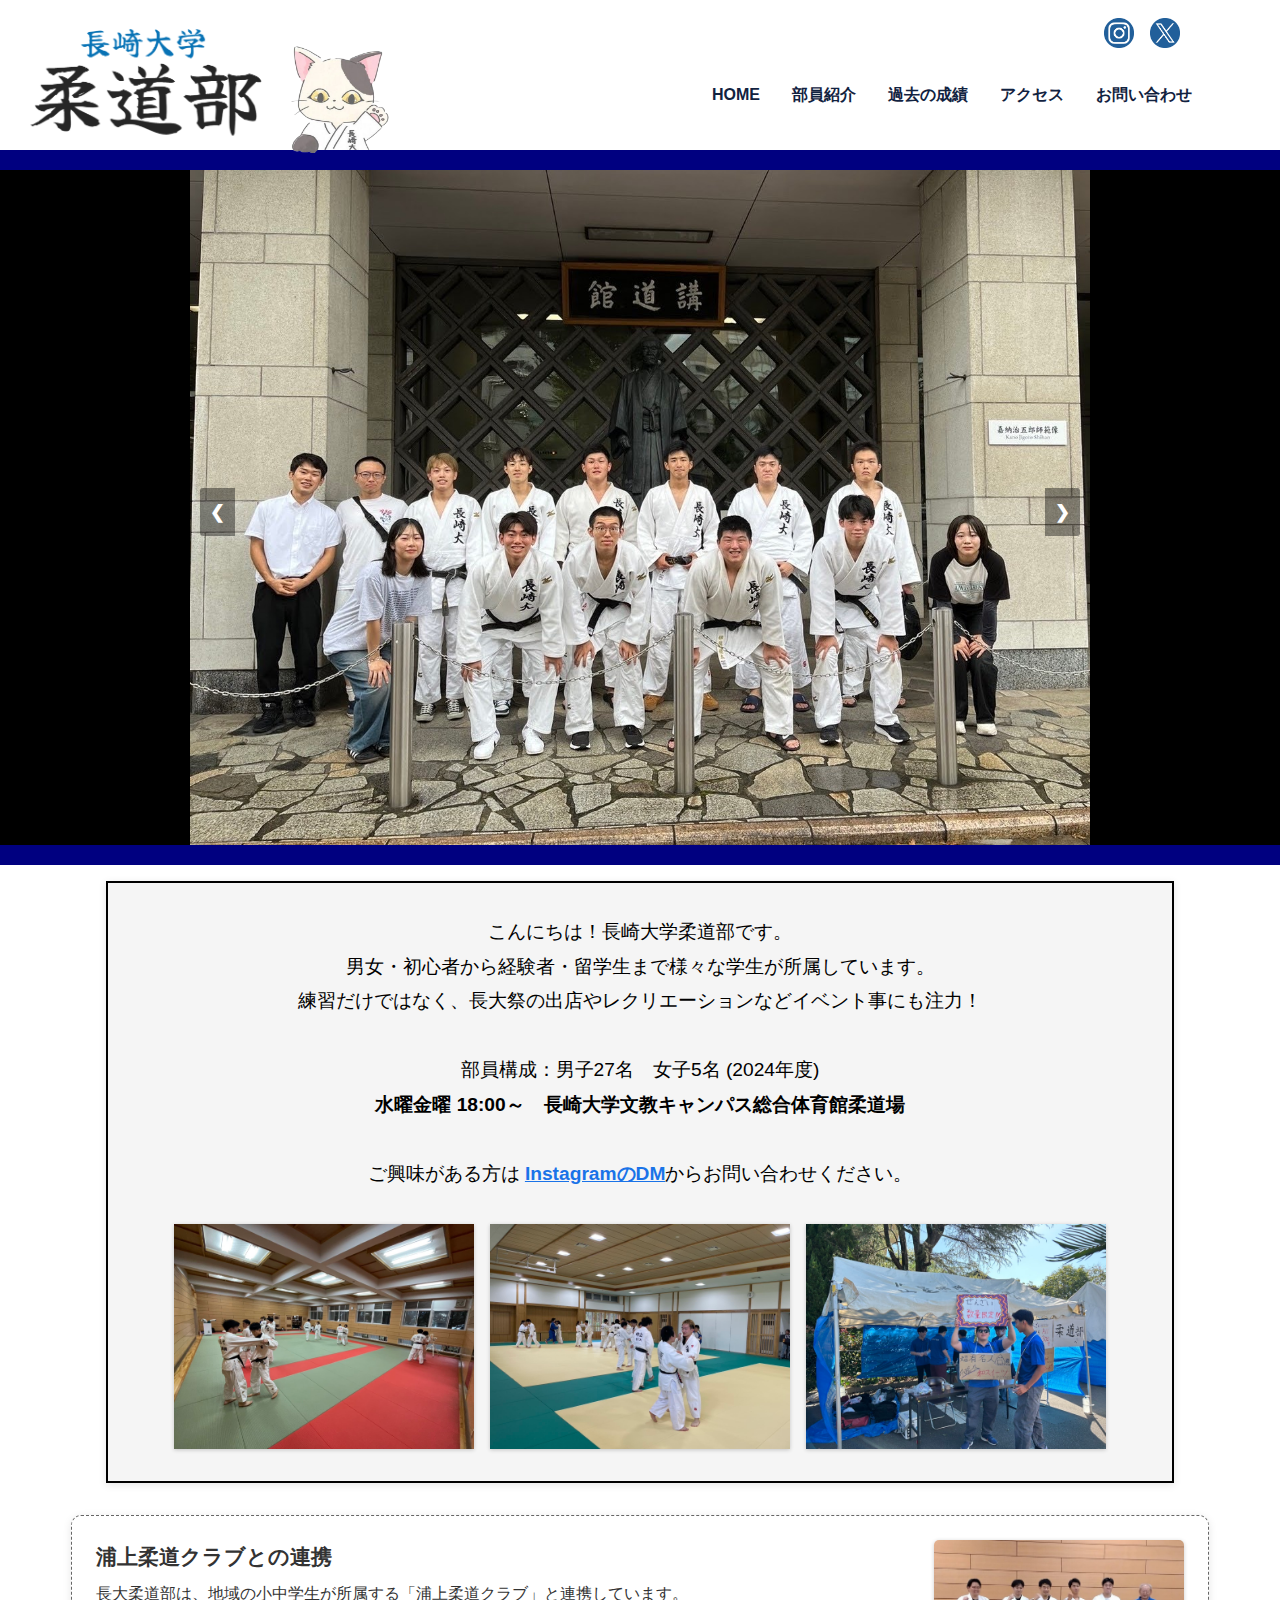
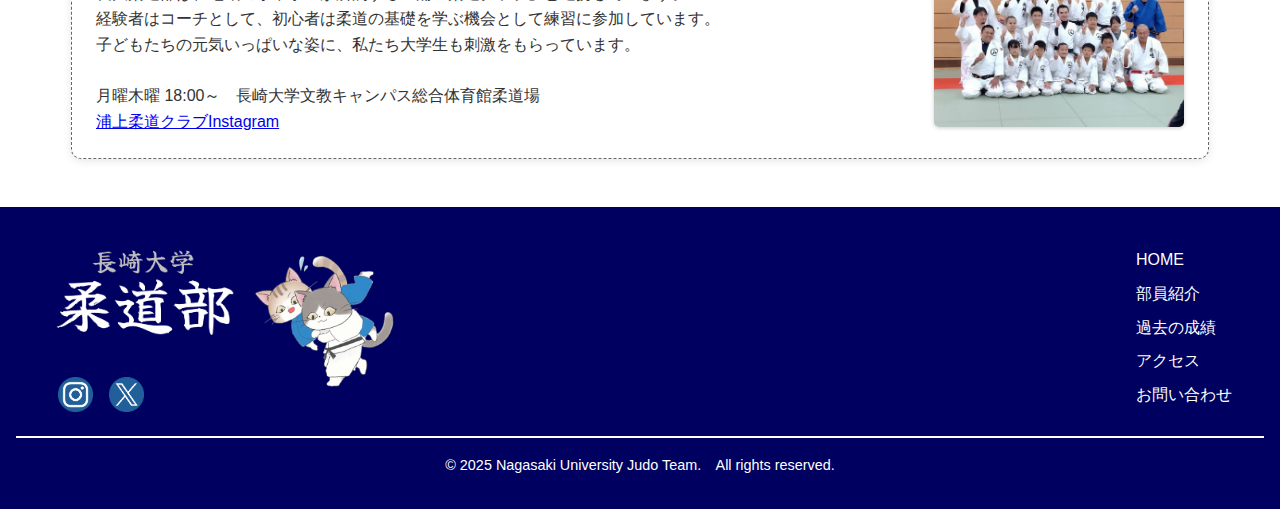
==== commit ef4af5da: "0206superumisu" ====
--- a/index.html
+++ b/index.html
@@ -4,7 +4,7 @@
     <meta name="google-site-verification" content="8zNkS1pOnz04zZLtaQ9f7q6fJZ0gSd-U3uBN08MI9Oo" />
     <meta charset="UTF-8">
     <meta name="viewport" content="width=device-width, initial-scale=1.0"><!--レスポンシブデザイン-->
-    <title>長崎大学柔道部　ホームページ　</title>
+    <title>長崎大学柔道部ホームページ　</title>
     <meta name="description" content="長崎大学柔道部の公式サイト。新入生・初心者・経験者歓迎！部活・サークル選びで迷ったら柔道部へ。文教キャンパス・坂本キャンパスで活動中。見学・体験入部受付中！試合実績やイベント情報も掲載。">
     <link rel="stylesheet" href="style.css">
     <link rel="icon" href="img/icon-cat.png" type="image/icon">
@@ -150,7 +150,7 @@
                             経験者はコーチとして、初心者は柔道の基礎を学ぶ機会として練習に参加しています。<br>
                             子どもたちの元気いっぱいな姿に、私たち大学生も刺激をもらっています。<br>
                             <br>
-                            月曜木曜 18:00～　長崎大学文教キャンパス総合総合体育館柔道場<br>
+                            月曜木曜 18:00～　長崎大学文教キャンパス総合体育館柔道場<br>
                             <a href="https://www.instagram.com/urakami_judoclub/?locale=ja_JP" 
                                 target="_blank" 
                                 class="dm-link">
